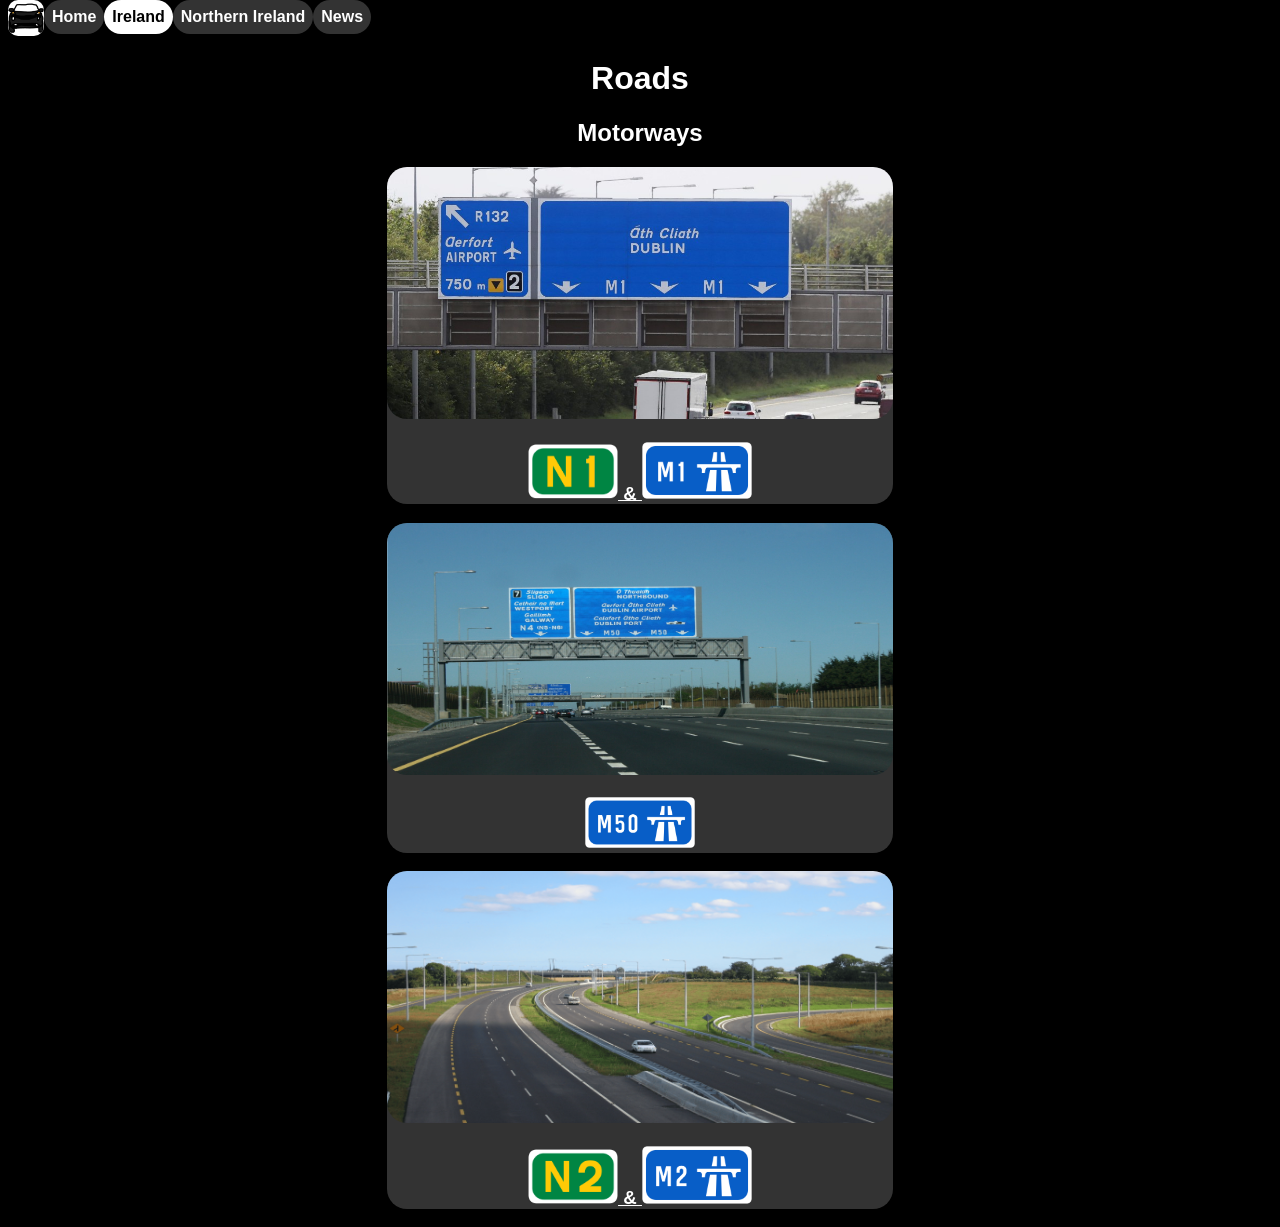
==== countries/ireland.html @ a6c25f9a "adding code" ====
<!DOCTYPE html>
<html>
    <head>
        <link rel="icon" type="image/x-icon" href="../global_images/favicon.ico">
        <link rel="stylesheet" href="../style.css">
        <title>Ireland | Road Info Ireland</title>
    </head>
    <body>
        <nav class="centrenav">
            <ul>
                <li><img src="../global_images/favicon.ico" alt="logo"></li>
                <li><a href="../index.html">Home</a></li>
                <li><a class="active" href="../countries/ireland.html">Ireland</a></li>
                <li><a href="../countries/northernireland.html">Northern Ireland</a></li>
                <li><a href="../news.html">News</a></li>
            </ul>
        </nav>
        <p>‎ </p>
        <div class="centre">
            <h1>Roads</h1>
            <div id="motorways">
                <h2>Motorways</h2>
                <a href="./ireland/roads/m1.html">
                    <div id="road-show" class="centreimg">
                        <img class="rounded" src="./ireland/roads/images/n1:m1/bg.jpg" alt="bg">
                        <h3><img style="width: 90px;" src="./ireland/roads/images/n1:m1/n1.png" alt="N1"> & <img style="width: 110px;" src="./ireland/roads/images/n1:m1/m1.png" alt="M1"></h3>
                    </div>
                </a>
                <a href="./ireland/roads/m50.html">
                    <div id="road-show" class="centreimg">
                        <img class="rounded" src="./ireland/roads/images/m50/bg.png" alt="bg">
                        <h3><img style="width: 110px;" src="./ireland/roads/images/m50/m50.png" alt="M50"></h3>
                    </div>
                </a>
                <a href="./ireland/roads/m2.html">
                    <div id="road-show" class="centreimg">
                        <img class="rounded" src="./ireland/roads/images/n2:m2/bg.png" alt="bg">
                        <h3><img style="width: 90px;" src="./ireland/roads/images/n2:m2/n2.png" alt="N2"> & <img style="width: 110px;" src="./ireland/roads/images/n2:m2/m2.png" alt="M2"></h3>
                    </div>
                </a>
            </div>
        </div>
    </body>
</html>
---- style.css ----
@import url('https://fonts.googleapis.com/css2?family=Birthstone&display=swap');

.quote {
  font-family: "Birthstone", cursive;
  font-weight: 400;
  font-style: normal;
  font-size: 111px;
}


body {
    font-family: 'Segoe UI', Tahoma, Geneva, Verdana, sans-serif;
    color: white;
    background: black;
}

p {
    font-size: large;
}

.centre {
    text-align: center;
}


.rounded {
    border-radius: 20px;
}

#roadmap {
    text-align: center;
    margin: 0 auto;
    max-width: 928px;
    table, th, td {
        border: 2px solid white;
        border-collapse: collapse;
    }
}

#connectsto {
    text-align: center;
    ul {
        list-style-type: none;
        li {
            display: inline;
            a {
                color: white;
                img {
                    height: 100px;
                }
            }
        }
    }
}

nav {
    font-weight: bold;
    ul {
        background-color: black;
        list-style-type: none;
        margin: 0;
        padding: 0;
        width: 100%;
        top: 0;
        position: fixed;
        li {
            color: white;
            display: inline;
            float: left;
            a {
                border-radius: 20px;
                display: block;
                padding: 8px;
                background-color: #333333;
                text-decoration: none;
                color: white;
            }
            a:hover {
                background-color: #222222;
                color: white;
            }
            .active {
                background-color: white;
                color: black;
            }
            img {
                border-radius: 10px;
                background-color: white;
                height: 35.9px;
            }
        }
    }
}

#road-show {
    margin: auto;
    background: #333333;
    width: 40%;
    border-radius: 20px;
    img {
        width: 100%;
    }
    h3 {
        text-decoration: none;
        color: white;
    }
}

.info {
    text-align: center;
    position: fixed;
    width: 0;
    background: #111111;
    height: 100%;
    z-index: 1;
    top: 0;
    right: 0;
    overflow-x: hidden;
    transition: 0.5s;
    border-top-left-radius: 20px;
    border-bottom-left-radius: 20px;
    h4 {
        padding: 8px 8px 8px 32px;
        text-decoration: none;
        font-size: 25px;
        display: block;
        transition: 0.3s
    }
    #closebtn {
        width: 100%;
        background-color: white;
        color: black;
        position: absolute;
        top: 0;
        left: 0;
        font-size: 36px;
        border-radius: 20px;
    }
}

@media screen and (max-height: 450px) {
    .sidenav {padding-top: 15px;}
    .sidenav a {font-size: 18px;}
}

.warning {
    text-align: center;
    background: rgb(250, 222, 74);
    border-radius: 20px;
    border-style: solid;
    border-color: gold;
    border-width: 20px;
    color: black;
    img {
        width: 60px;
    }
}

a {
    color: white;
}

.junctionnum {
    border-radius: 20px;
    border-color: white;
    border-width: 3px;
    border-style: solid;
}
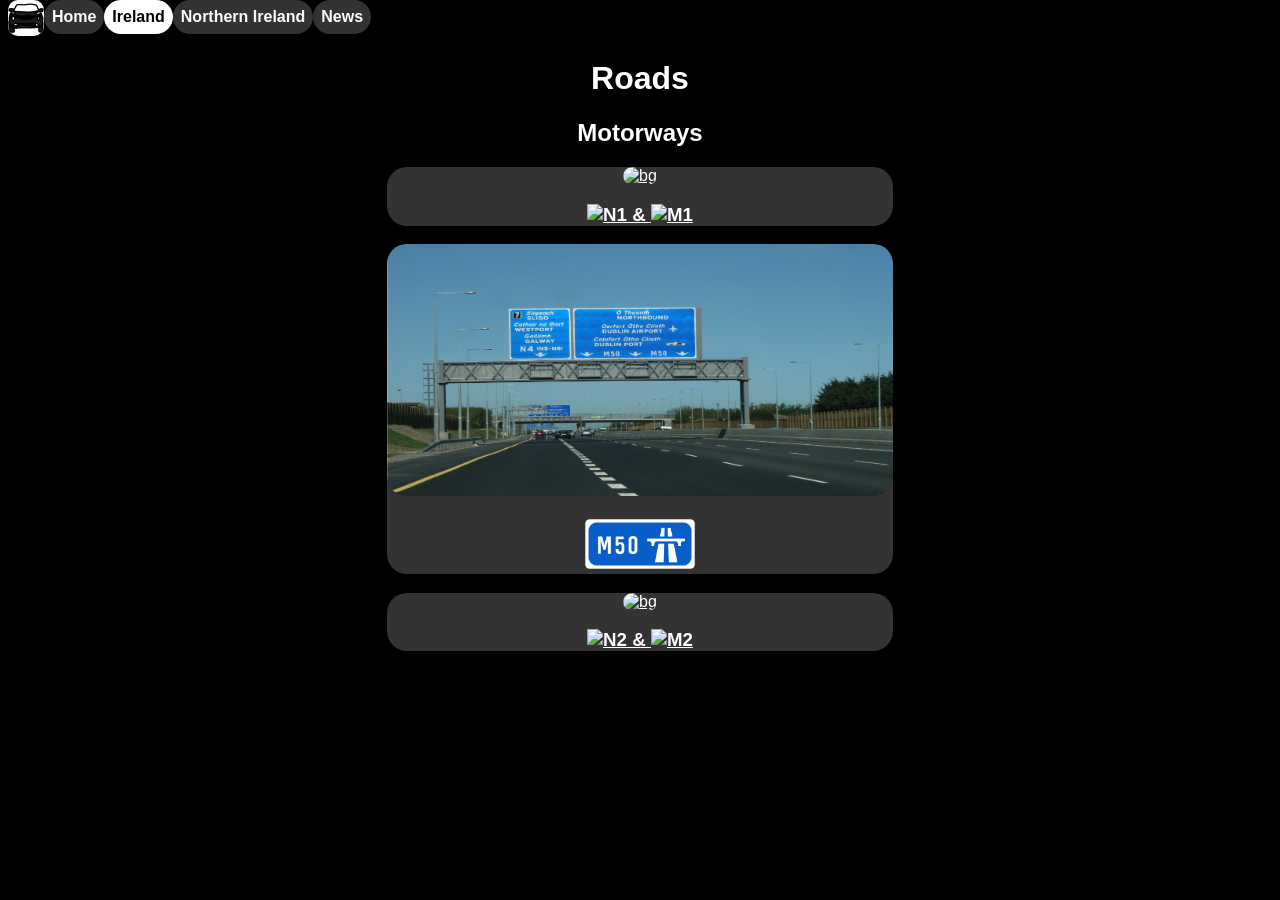
==== commit e120a0aa: "meow" ====
--- a/countries/ireland.html
+++ b/countries/ireland.html
@@ -22,8 +22,8 @@
                 <h2>Motorways</h2>
                 <a href="./ireland/roads/m1.html">
                     <div id="road-show" class="centreimg">
-                        <img class="rounded" src="./ireland/roads/images/n1:m1/bg.jpg" alt="bg">
-                        <h3><img style="width: 90px;" src="./ireland/roads/images/n1:m1/n1.png" alt="N1"> & <img style="width: 110px;" src="./ireland/roads/images/n1:m1/m1.png" alt="M1"></h3>
+                        <img class="rounded" src="./ireland/roads/images/n1_m1/bg.jpg" alt="bg">
+                        <h3><img style="width: 90px;" src="./ireland/roads/images/n1_m1/n1.png" alt="N1"> & <img style="width: 110px;" src="./ireland/roads/images/n1_m1/m1.png" alt="M1"></h3>
                     </div>
                 </a>
                 <a href="./ireland/roads/m50.html">
@@ -34,8 +34,8 @@
                 </a>
                 <a href="./ireland/roads/m2.html">
                     <div id="road-show" class="centreimg">
-                        <img class="rounded" src="./ireland/roads/images/n2:m2/bg.png" alt="bg">
-                        <h3><img style="width: 90px;" src="./ireland/roads/images/n2:m2/n2.png" alt="N2"> & <img style="width: 110px;" src="./ireland/roads/images/n2:m2/m2.png" alt="M2"></h3>
+                        <img class="rounded" src="./ireland/roads/images/n2_m2/bg.png" alt="bg">
+                        <h3><img style="width: 90px;" src="./ireland/roads/images/n2_m2/n2.png" alt="N2"> & <img style="width: 110px;" src="./ireland/roads/images/n2_m2/m2.png" alt="M2"></h3>
                     </div>
                 </a>
             </div>
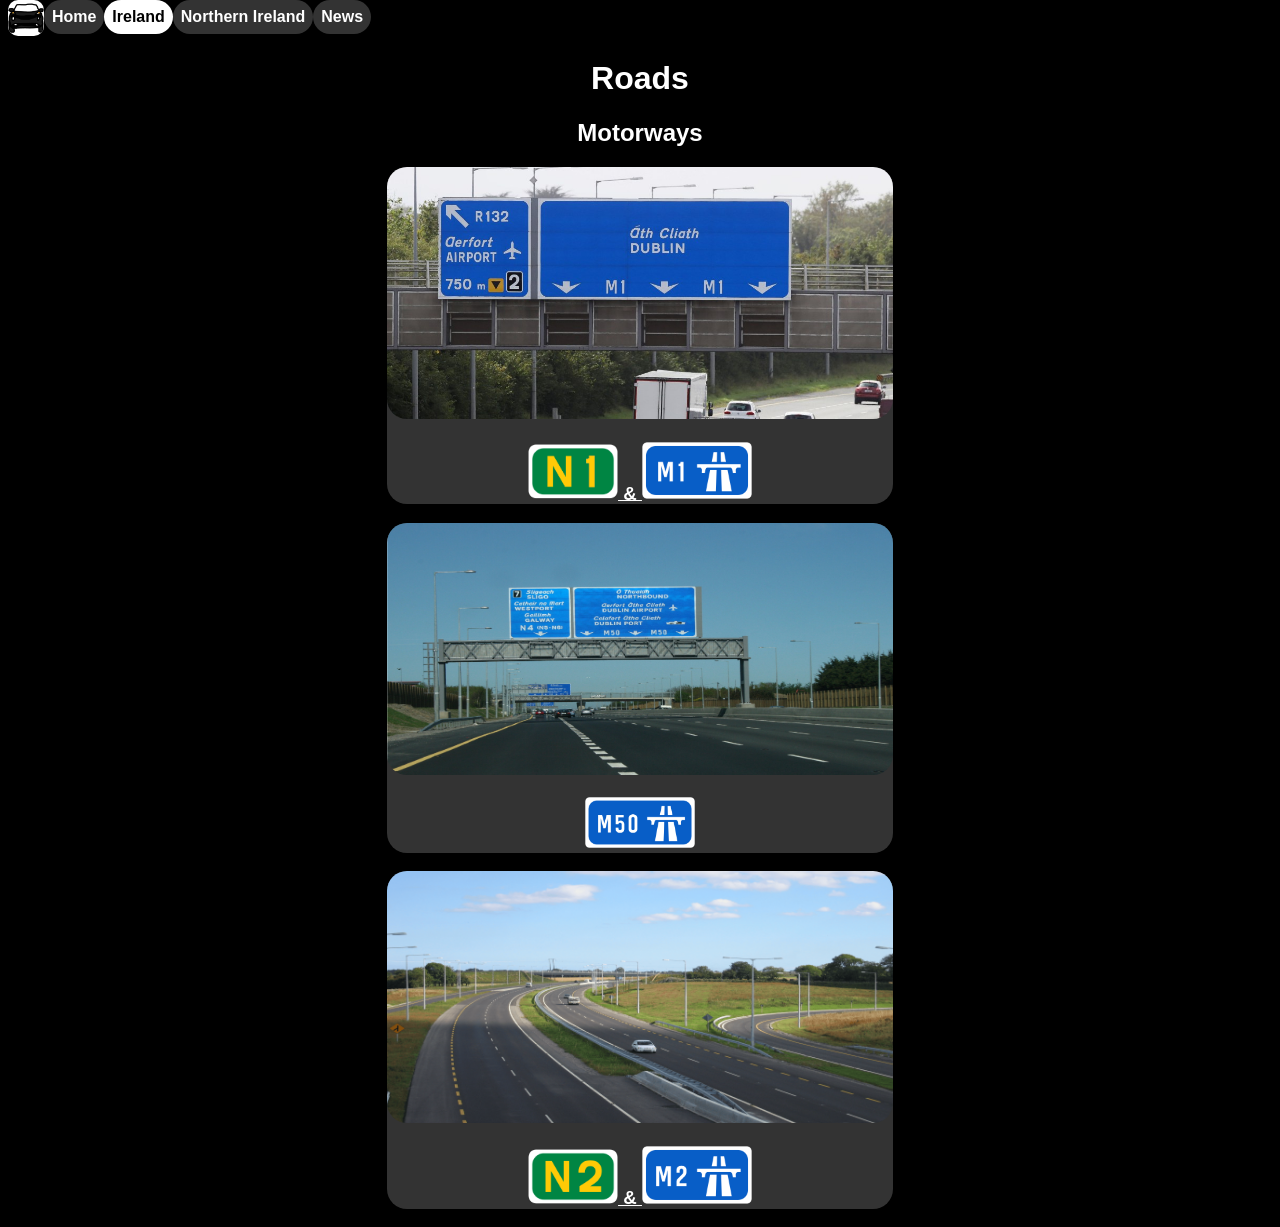
==== commit 861ee3d2: "temporary fixes for my system" ====
--- a/countries/ireland.html
+++ b/countries/ireland.html
@@ -20,22 +20,22 @@
             <h1>Roads</h1>
             <div id="motorways">
                 <h2>Motorways</h2>
-                <a href="./ireland/roads/m1.html">
+                <a href="ireland/roads/m1.html">
                     <div id="road-show" class="centreimg">
-                        <img class="rounded" src="./ireland/roads/images/n1_m1/bg.jpg" alt="bg">
-                        <h3><img style="width: 90px;" src="./ireland/roads/images/n1_m1/n1.png" alt="N1"> & <img style="width: 110px;" src="./ireland/roads/images/n1_m1/m1.png" alt="M1"></h3>
+                        <img class="rounded" src="./ireland/roads/images/n1:m1/bg.jpg" alt="bg">
+                        <h3><img style="width: 90px;" src="ireland/roads/images/n1:m1/n1.png" alt="N1"> & <img style="width: 110px;" src="ireland/roads/images/n1:m1/m1.png" alt="M1"></h3>
                     </div>
                 </a>
-                <a href="./ireland/roads/m50.html">
+                <a href="ireland/roads/m50.html">
                     <div id="road-show" class="centreimg">
                         <img class="rounded" src="./ireland/roads/images/m50/bg.png" alt="bg">
                         <h3><img style="width: 110px;" src="./ireland/roads/images/m50/m50.png" alt="M50"></h3>
                     </div>
                 </a>
-                <a href="./ireland/roads/m2.html">
+                <a href="ireland/roads/m2.html">
                     <div id="road-show" class="centreimg">
-                        <img class="rounded" src="./ireland/roads/images/n2_m2/bg.png" alt="bg">
-                        <h3><img style="width: 90px;" src="./ireland/roads/images/n2_m2/n2.png" alt="N2"> & <img style="width: 110px;" src="./ireland/roads/images/n2_m2/m2.png" alt="M2"></h3>
+                        <img class="rounded" src="./ireland/roads/images/n2:m2/bg.png" alt="bg">
+                        <h3><img style="width: 90px;" src="./ireland/roads/images/n2:m2/n2.png" alt="N2"> & <img style="width: 110px;" src="./ireland/roads/images/n2:m2/m2.png" alt="M2"></h3>
                     </div>
                 </a>
             </div>
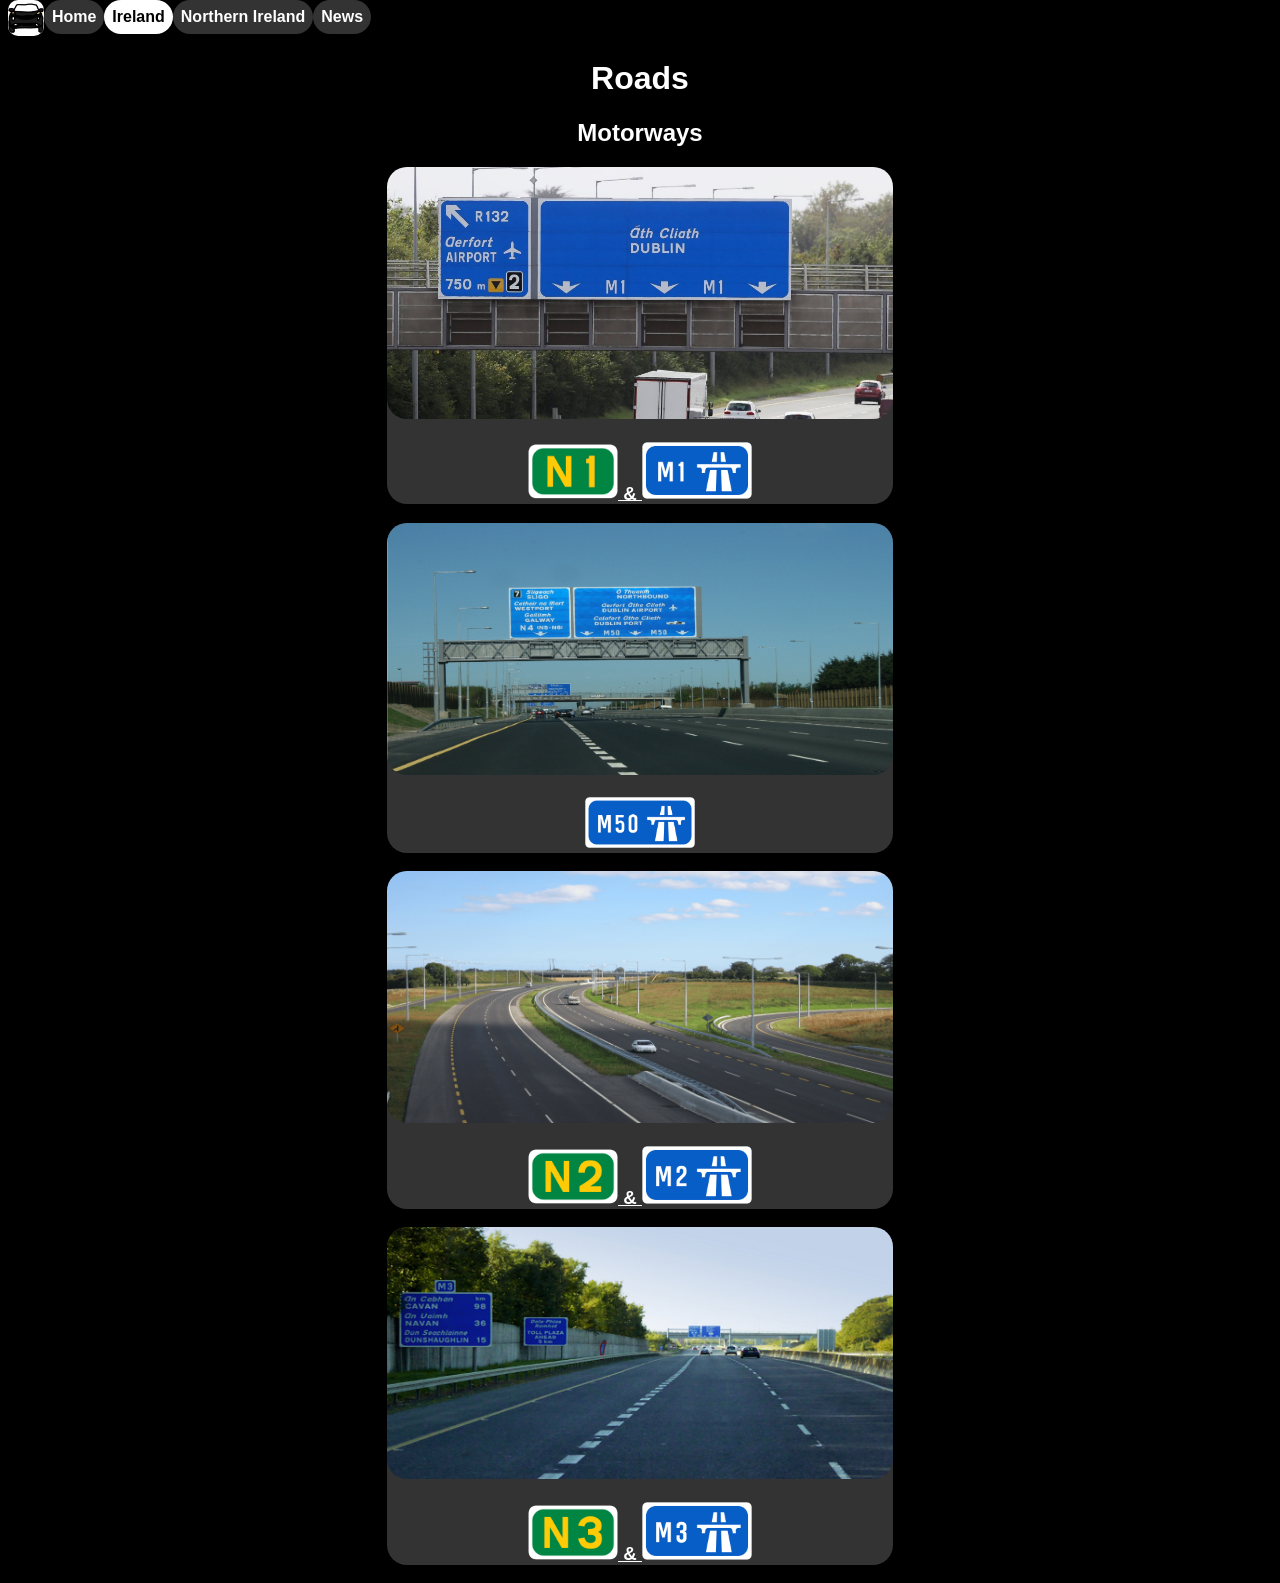
==== commit 468bdcfa: "fixes" ====
--- a/countries/ireland.html
+++ b/countries/ireland.html
@@ -38,6 +38,13 @@
                         <h3><img style="width: 90px;" src="./ireland/roads/images/n2:m2/n2.png" alt="N2"> & <img style="width: 110px;" src="./ireland/roads/images/n2:m2/m2.png" alt="M2"></h3>
                     </div>
                 </a>
+                <a href="ireland/roads/m3.html">
+                    <div id="road-show" class="centreimg">
+                        <img class="rounded" src="./ireland/roads/images/n3:m3/bg.jpg" alt="bg">
+                        <h3><img style="width: 90px;" src="./ireland/roads/images/n3:m3/n3.png" alt="N3"> & <img style="width: 110px;" src="./ireland/roads/images/n3:m3/m3.png" alt="M3"></h3>
+                    </div>
+                </a>
+                
             </div>
         </div>
     </body>
